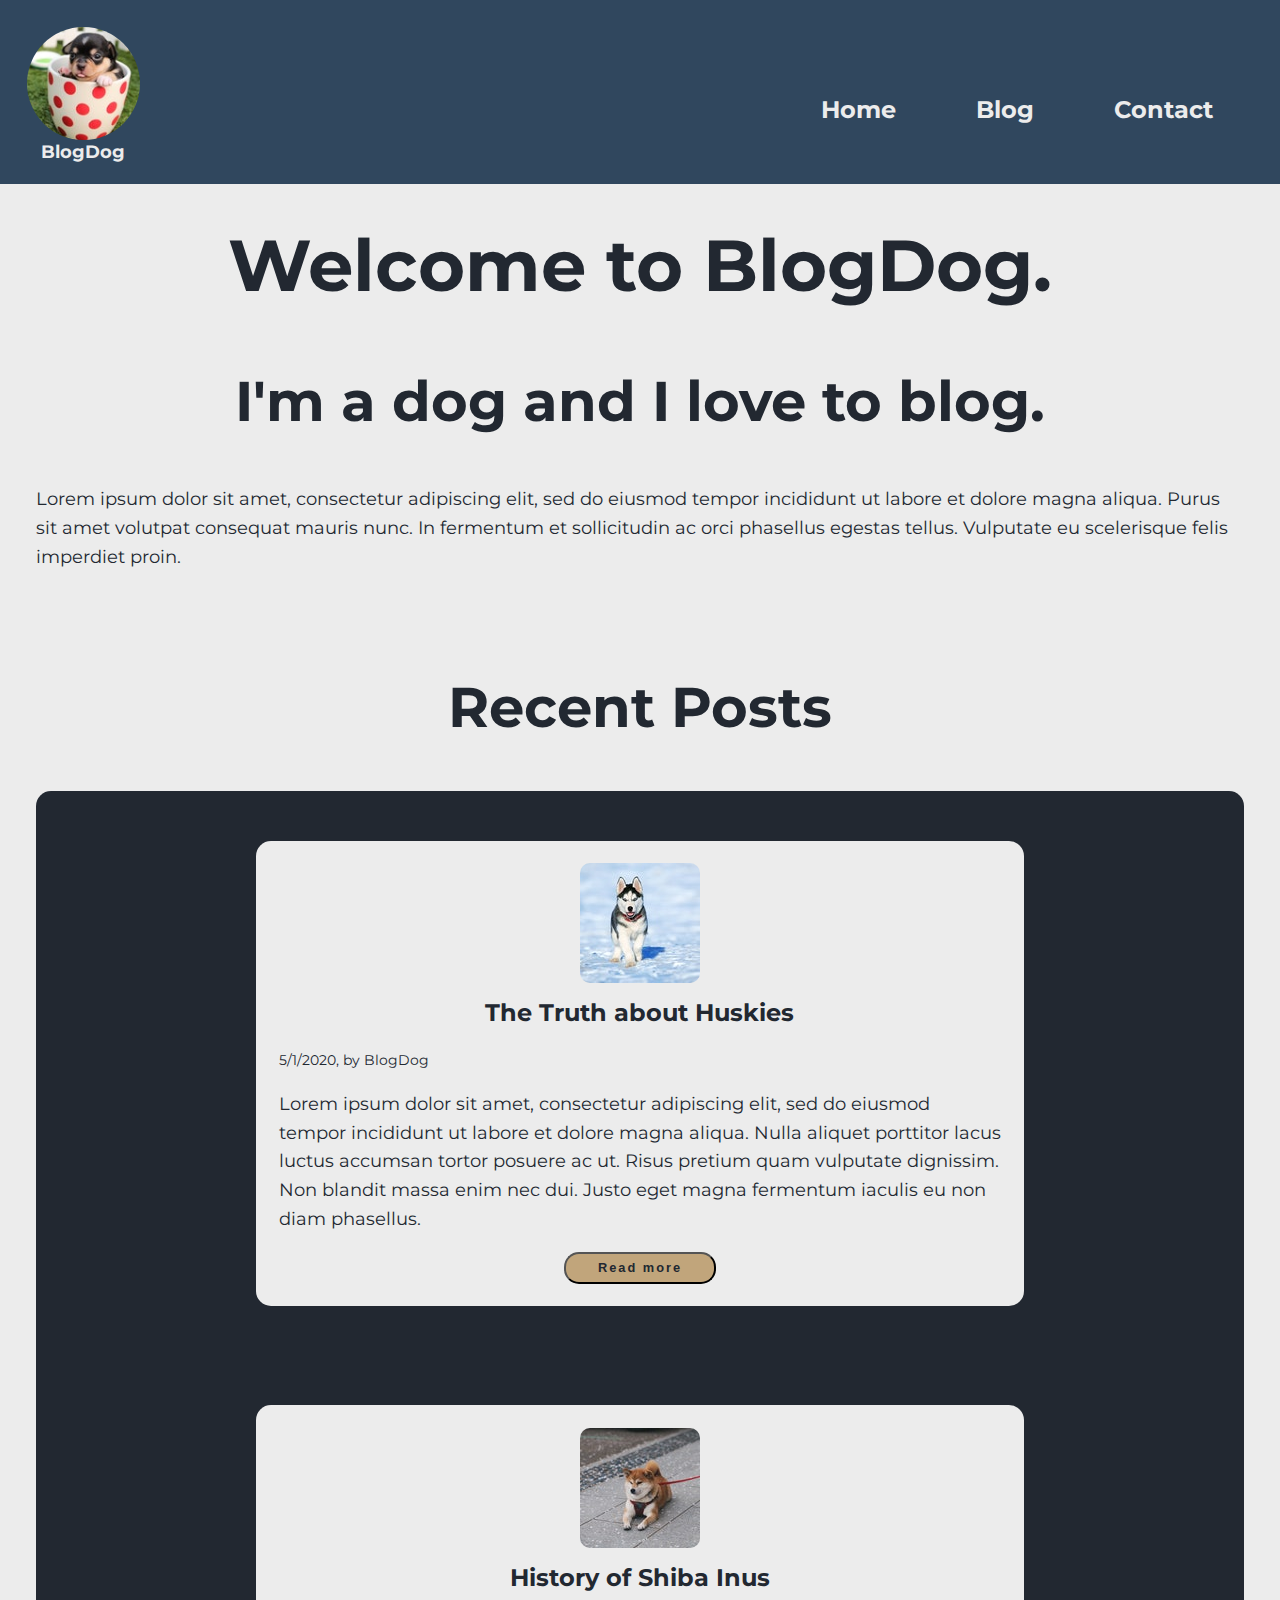
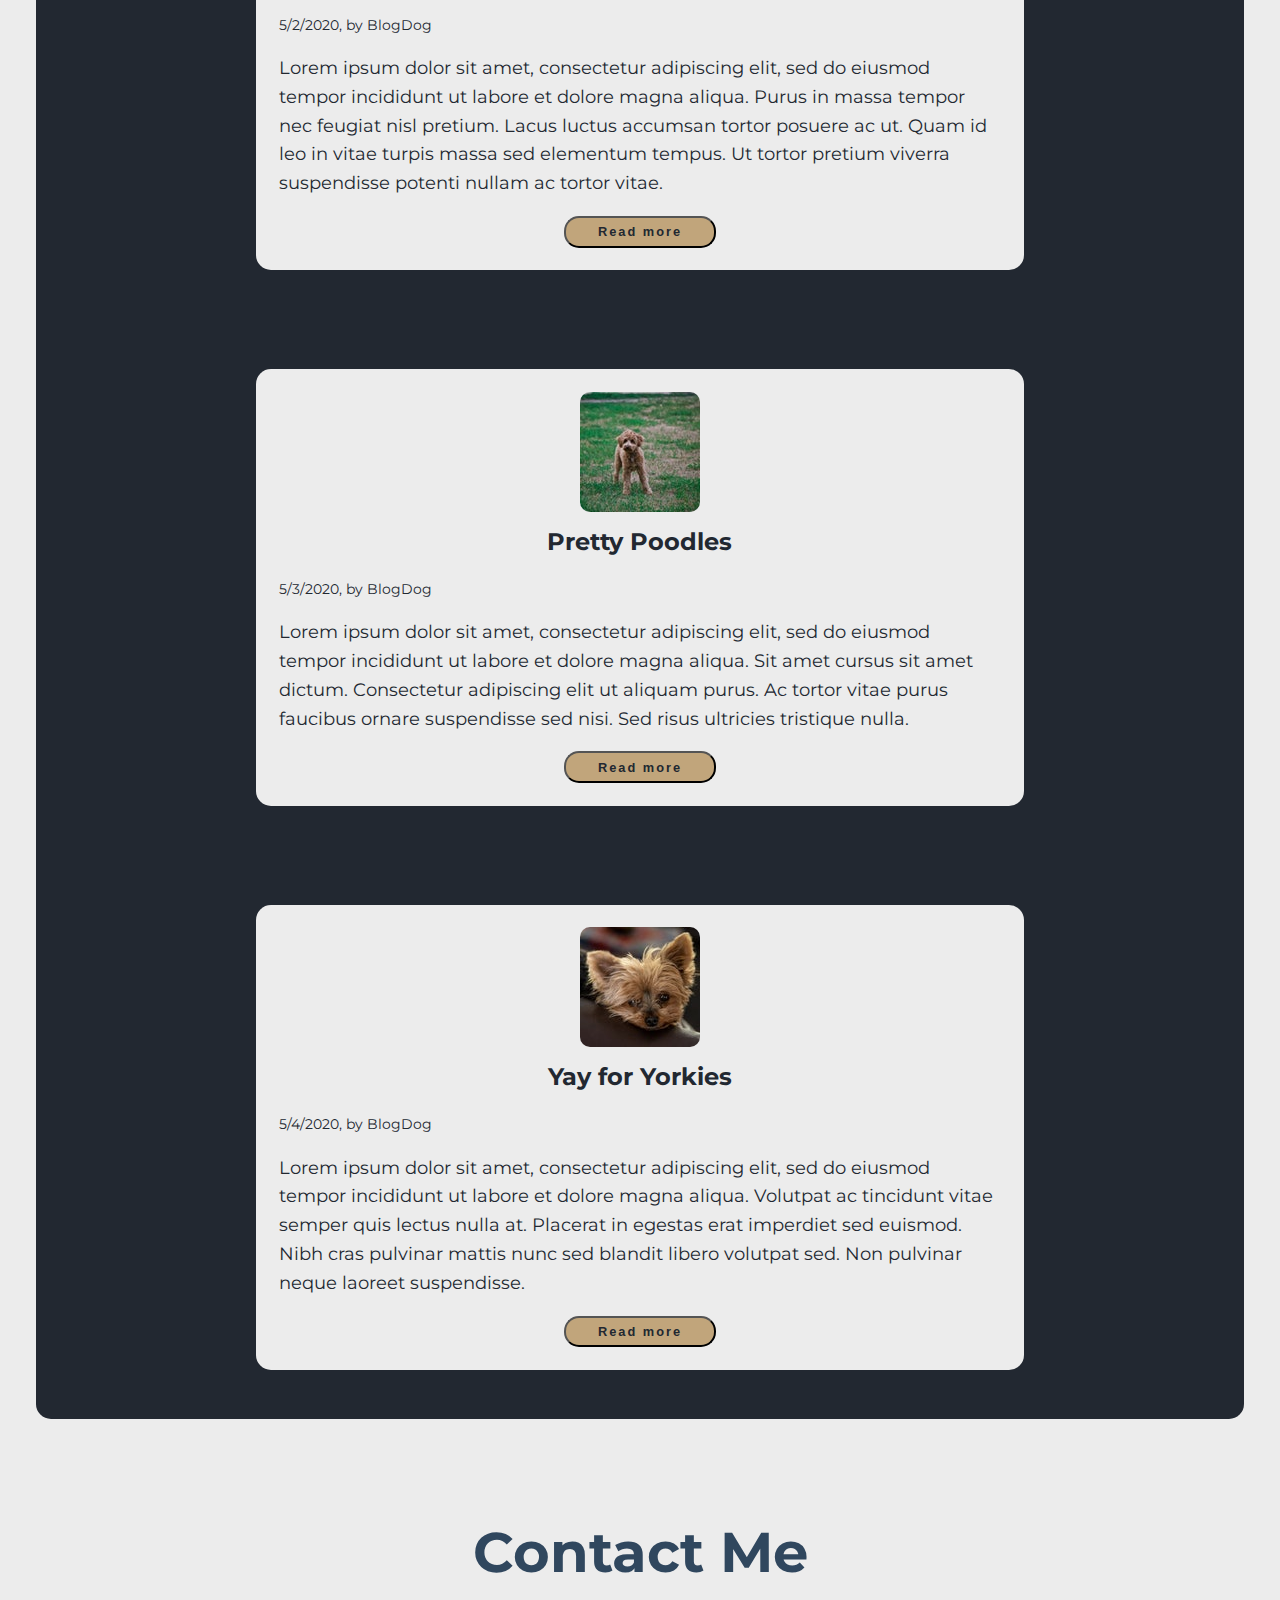
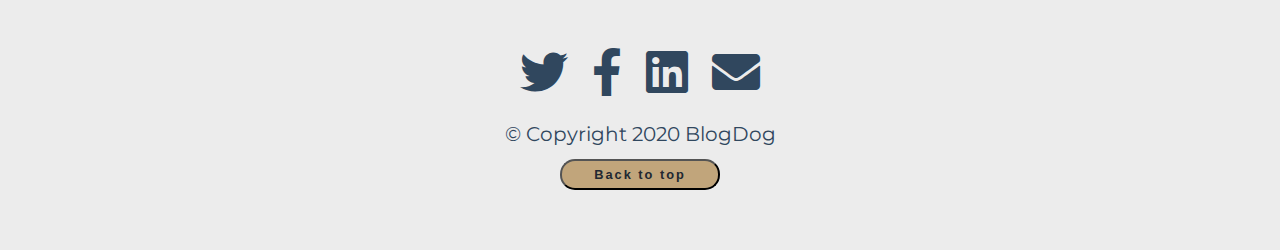
==== index.html @ 11294856 "Type: Updated README.md, Added assets and HTML/CSS files for homepage" ====
<!DOCTYPE html>
<html lang="en">

  <head>
    <meta charset="utf-8">
    <meta name="viewport" content="width=device-width, initial-scale=1.0">
    <title>BlogDog | Home</title>
    <!-- Favicon -->
    <link rel="icon" href="assets/icons/favicon.ico">

    <!-- Import master stylesheet -->
    <link rel="stylesheet" href="css/styles.css">

    <!-- Import fonts -->
    <link rel="stylesheet" href="https://fonts.googleapis.com/css2?family=Montserrat:wght@400;700&family=Playfair+Display:wght@400;900&display=swap">

    <!-- Import Font Awesome Icons -->
    <link rel="stylesheet" href="https://cdnjs.cloudflare.com/ajax/libs/font-awesome/5.12.1/css/all.min.css">
  </head>

  <body>
    <!-- Header and Nav Bar Section -->
    <header id="home">
      <div class="logo">
        <img src="assets/images/dog-logo.jpg" class="logo__img" alt="Image of dog inside of a polka dotted cup as a Logo for blog website">
        <p class="logo__copy">BlogDog</p>
      </div>
      <nav class="nav">
        <ul class="nav__list">
          <li class="nav__item">
            <a href="#home" class="nav__link">Home</a>
          </li>
          <li class="nav__item">
            <a href="#blogs" class="nav__link">Blog</a>
          </li>
          <li class="nav__item">
            <a href="#footer" class="nav__link">Contact</a>
          </li>
        </ul>
      </nav>
    </header>

    <!-- Introduction Section -->
    <section class="introduction">
      <h1>Welcome to BlogDog.</h1>
        <h2>I'm a dog and I love to blog.</h2>
        <p>Lorem ipsum dolor sit amet, consectetur adipiscing elit, sed do eiusmod tempor incididunt ut labore et dolore magna aliqua. Purus sit amet volutpat consequat mauris nunc. In fermentum et sollicitudin ac orci phasellus egestas tellus. Vulputate eu scelerisque felis imperdiet proin.</p>

    </section>

    <!-- Blog Card Section -->
    <section class="blog-section" id="blogs">
      <h2>Recent Posts</h2>
      <div class="blog-posts">
        <article class="blog-posts__content">
          <a href="blog-post.html" class="blog-posts__content-link">
            <img src="assets/images/husky-thumb.jpg" class="blog-posts__content-thumbnail" alt="Thumbnail image of a Husky">
            <h3 class="blog-posts__content-title">The Truth about Huskies</h3>
              <small class="blog-posts__content-time">5/1/2020, by BlogDog</small>
              <p class="blog-posts__content-summary">Lorem ipsum dolor sit amet, consectetur adipiscing elit, sed do eiusmod tempor incididunt ut labore et dolore magna aliqua. Nulla aliquet porttitor lacus luctus accumsan tortor posuere ac ut. Risus pretium quam vulputate dignissim. Non blandit massa enim nec dui. Justo eget magna fermentum iaculis eu non diam phasellus.</p>

              <button type="button" class="blog-posts__content-btn">Read more</button>
          </a>
        </article>
        <article class="blog-posts__content">
          <a href="blog-post.html" class="blog-posts__content-link">
            <img src="assets/images/shiba-thumb.jpg" class="blog-posts__content-thumbnail" alt="Thumbnail image of a Shiba Inu">
            <h3 class="blog-posts__content-title">History of Shiba Inus</h3>
              <small class="blog-posts__content-time">5/2/2020, by BlogDog</small>
              <p class="blog-posts__content-summary">Lorem ipsum dolor sit amet, consectetur adipiscing elit, sed do eiusmod tempor incididunt ut labore et dolore magna aliqua. Purus in massa tempor nec feugiat nisl pretium. Lacus luctus accumsan tortor posuere ac ut. Quam id leo in vitae turpis massa sed elementum tempus. Ut tortor pretium viverra suspendisse potenti nullam ac tortor vitae.</p>
              <button type="button" class="blog-posts__content-btn">Read more</button>
          </a>
        </article>
        <article class="blog-posts__content">
          <a href="blog-post.html" class="blog-posts__content-link">
            <img src="assets/images/poodle-thumb.jpg" class="blog-posts__content-thumbnail" alt="Thumbnail image of a Mini-Poodle">
            <h3 class="blog-posts__content-title">Pretty Poodles</h3>
              <small class="blog-posts__content-time">5/3/2020, by BlogDog</small>
              <p class="blog-posts__content-summary">Lorem ipsum dolor sit amet, consectetur adipiscing elit, sed do eiusmod tempor incididunt ut labore et dolore magna aliqua. Sit amet cursus sit amet dictum. Consectetur adipiscing elit ut aliquam purus. Ac tortor vitae purus faucibus ornare suspendisse sed nisi. Sed risus ultricies tristique nulla.</p>
              <button type="button" class="blog-posts__content-btn">Read more</button>
          </a>
        </article>
        <article class="blog-posts__content">
          <a href="blog-post.html" class="blog-posts__content-link">
            <img src="assets/images/yorkie-thumb.jpg" class="blog-posts__content-thumbnail" alt="Thumbnail image of a Yorkshire Terrier">
            <h3 class="blog-posts__content-title">Yay for Yorkies</h3>
              <small class="blog-posts__content-time">5/4/2020, by BlogDog</small>
              <p class="blog-posts__content-summary"> Lorem ipsum dolor sit amet, consectetur adipiscing elit, sed do eiusmod tempor incididunt ut labore et dolore magna aliqua. Volutpat ac tincidunt vitae semper quis lectus nulla at. Placerat in egestas erat imperdiet sed euismod. Nibh cras pulvinar mattis nunc sed blandit libero volutpat sed. Non pulvinar neque laoreet suspendisse.</p>
              <button type="button" class="blog-posts__content-btn">Read more</button>
          </a>
        </article>
      </div>
    </section>

    <!-- Footer -->
    <footer class="footer-section" id="footer">
      <h2>Contact Me</h2>
      <div class="footer-section__items">
        <ul class="footer-section__social-list">
          <li class="footer-section__social-item">
            <a class="footer-section__social-link" href="https://twitter.com" target="_blank" rel="noopener">
              <span class="fab fa-twitter fa-2x social-icon"></span>
            </a>
          </li>
          <li class="footer-section__social-item">
            <a class="footer-section__social-link" href="https://www.facebook.com/" target="_blank" rel="noopener">
              <span class="fab fa-facebook-f fa-2x social-icon"></span>
            </a>
          </li>
          <li class="footer-section__social-item">
            <a class="footer-section__social-link" href="https://www.linkedin.com/" target="_blank" rel="noopener">
              <span class="fab fa-linkedin fa-2x social-icon"></span>
            </a>
          </li>
          <li class="footer-section__social-item">
            <a class="footer-section__social-link" href="mailto:test@example123abc.com" target="_blank" rel="noopener">
              <span class="fas fa-envelope fa-2x social-icon"></span>
            </a>
          </li>
        </ul>
        <small class="copyright">© Copyright 2020 BlogDog</small>
      </div>
      <a href="#home" class="footer-section__top-link">
        <button class="footer-section__top-btn">Back to top</button>
      </a>
    </footer>

  </body>

</html>
---- css/styles.css ----
@import url(header.css);
@import url(blogs.css);
@import url(footer.css);

*,
*::before,
*::after {
  box-sizing: border-box;
}


/* Custom Properties */
:root {
  --ff-title: 'Playfair Display', serif;
  --ff-body: 'Montserrat', sans-serif;
  --fw-reg: 400;
  --fw-bold-title: 900;
  --fw-bold-body: 700;

  --fs-h1: 3rem;
  --fs-h2: 2.25rem;
  --fs-h3: 1.25rem;
  --fs-body: 1rem;

  --clr-light: #ececec;
  --clr-dark: #222831;
  --clr-accent: #c1a57b;
  --clr-shade: #30475e;
}


@media (min-width: 600px) {
  :root {
    --fs-h1: 4.5rem;
    --fs-h2: 3.50rem;
    --fs-h3: 1.5rem;
    --fs-body: 1.125rem;
  }
}


/* General Styles */
html {
  scroll-behavior: smooth;
}


body {
  background-color: var(--clr-light);
  color: var(--clr-dark);
  font-family: var(--ff-body);
  font-size: var(--fs-body);
  line-height: 1.6;
  margin: 0;
}


section {
  padding: 2.5em 2em;
}


img {
  max-width: 100%;
}


strong {
  font-weight: var(--fw-bold-body);
}


/* Buttons */
.blog-posts__content-btn,
.footer-section__top-btn {
  background-color: var(--clr-accent);
  border-radius: 15px;
  color: var(--clr-dark);
  cursor: pointer;
  display: inline-block;
  font-size: 0.8rem;
  font-weight: var(--fw-bold-body);
  letter-spacing: 2px;
  padding: 0.5em 2.5em;
  text-decoration: none;
  transition: transform 200ms ease-in-out;
}


.blog-posts__content-btn:hover,
.footer-section__top-btn:hover {
  border: 2px solid var(--clr-shade);
  color: var(--clr-shade);
  transform: scale(1.1);
}


/* Typography */
h1,
h2,
h3 {
  line-height: 1;
  margin: 0 auto 1em;
  text-align: center;
}


h1 {
  font-size: var(--fs-h1);
}


h2 {
  font-size: var(--fs-h2);
}


h3 {
  font-size: var(--fs-h3);
}
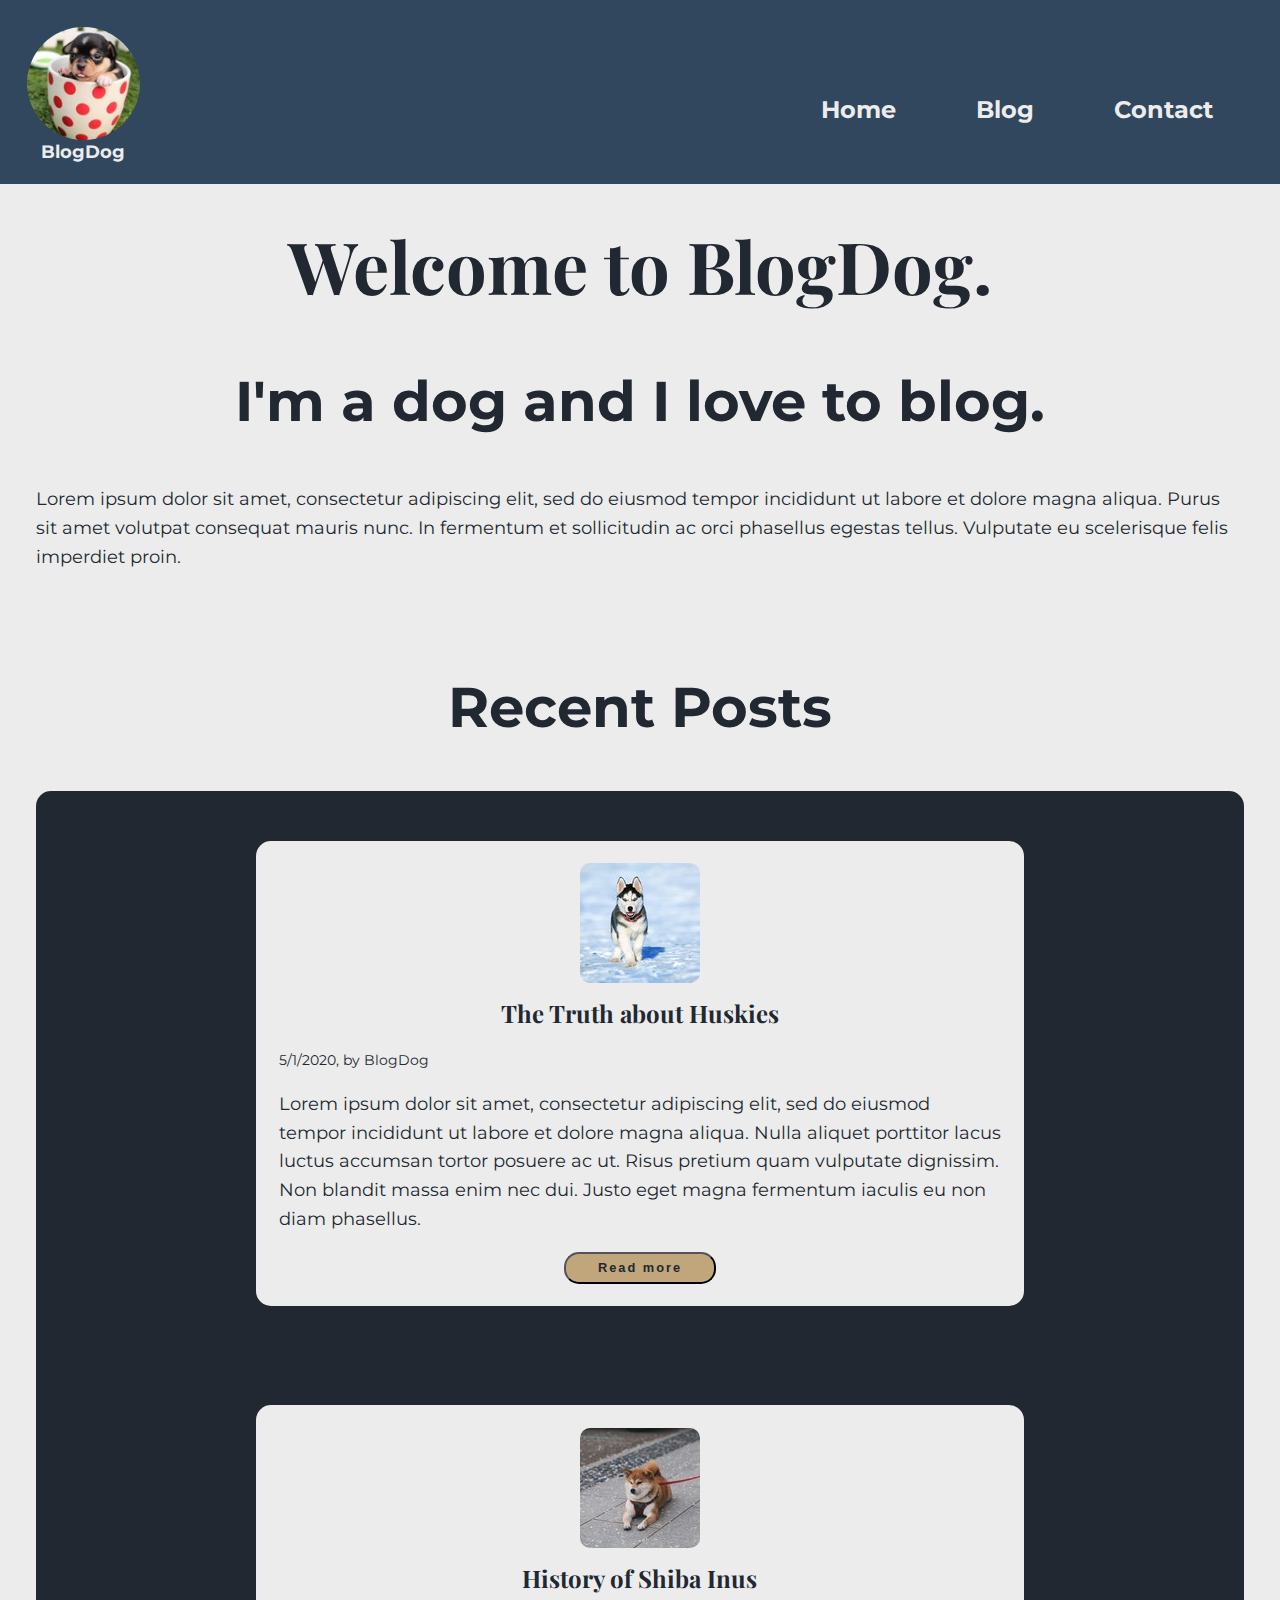
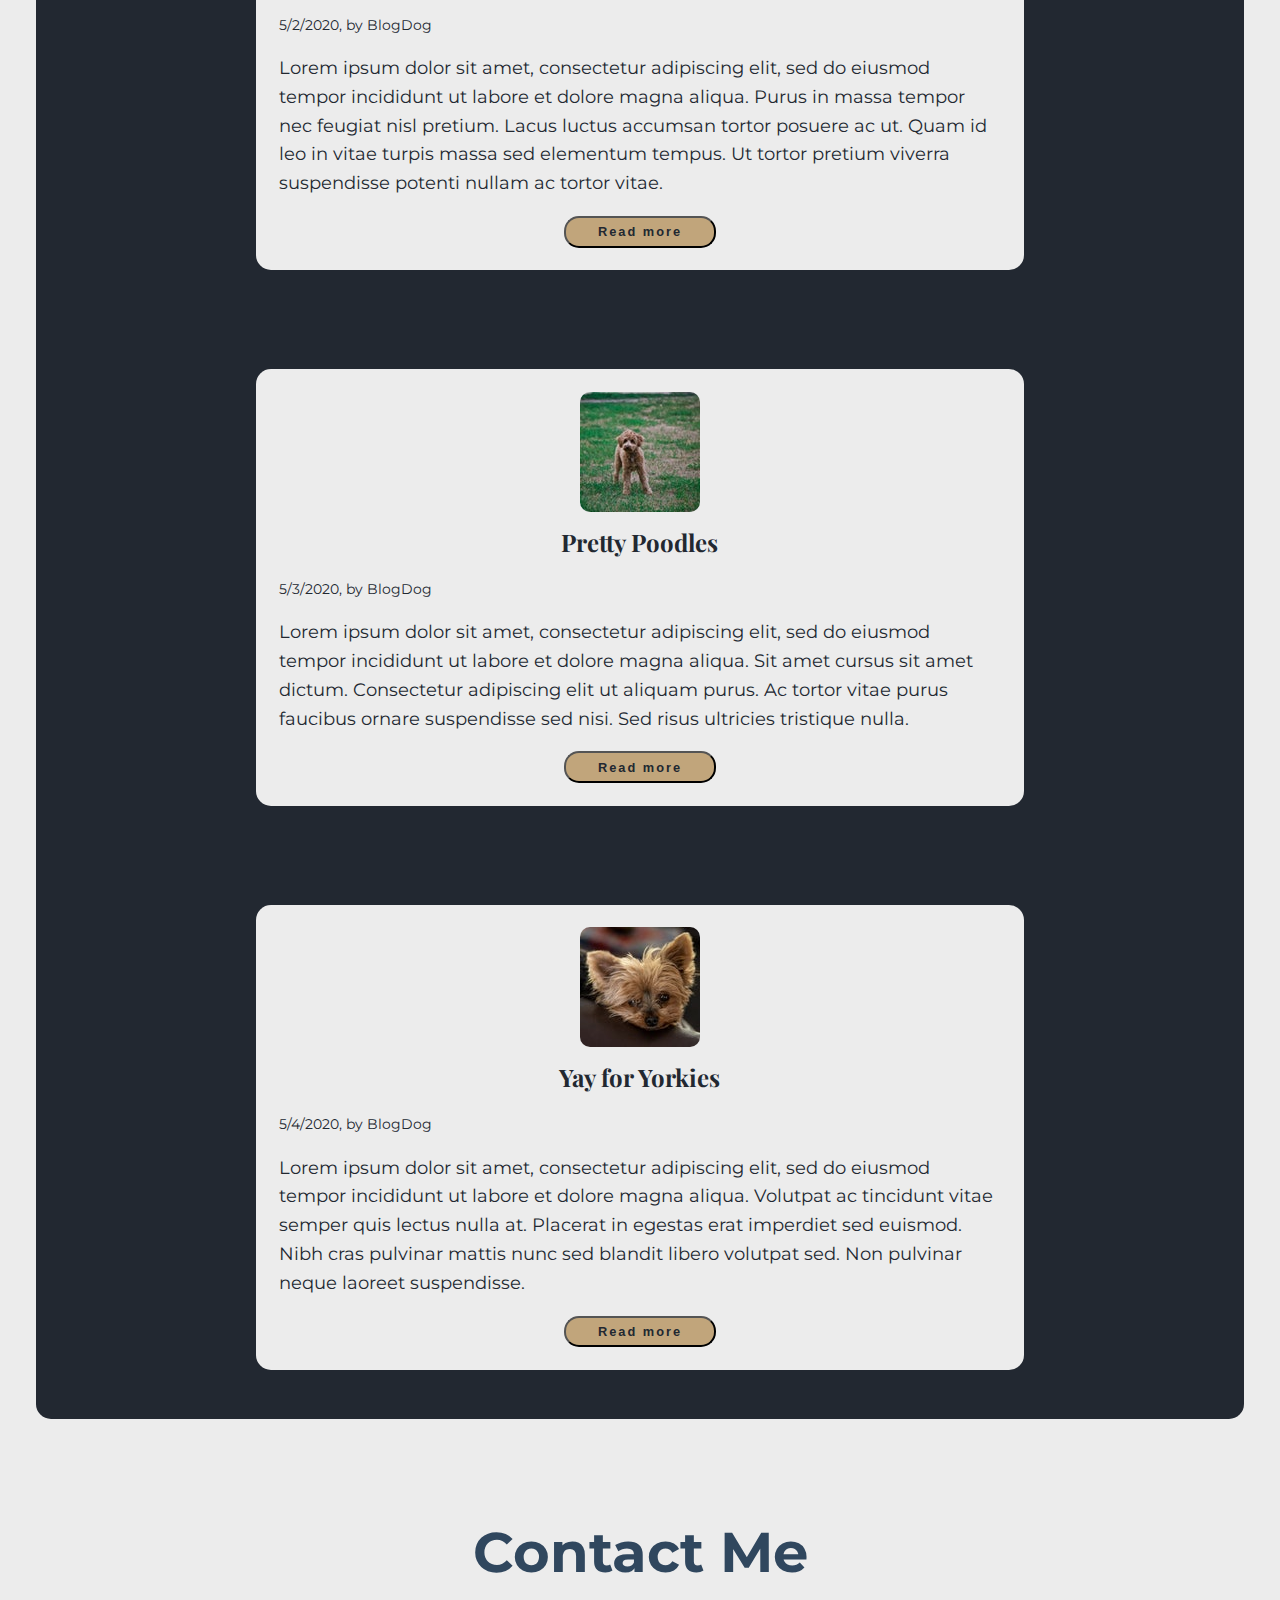
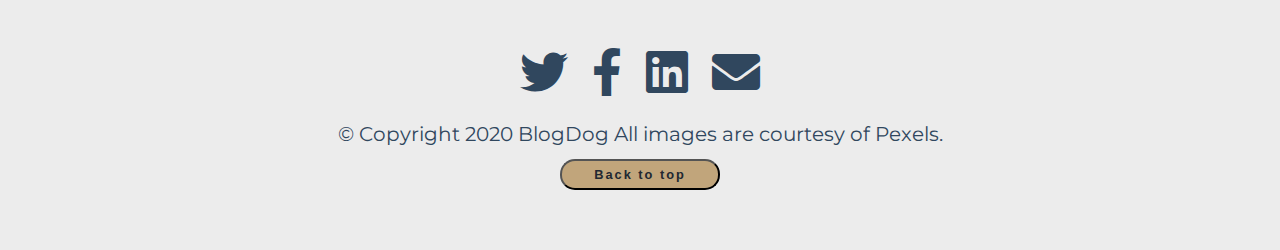
==== commit 246c5f8c: "Final Update to Website before submission. Added blog posts and updated HTML and CSS files to reflec" ====
--- a/index.html
+++ b/index.html
@@ -45,7 +45,6 @@
       <h1>Welcome to BlogDog.</h1>
         <h2>I'm a dog and I love to blog.</h2>
         <p>Lorem ipsum dolor sit amet, consectetur adipiscing elit, sed do eiusmod tempor incididunt ut labore et dolore magna aliqua. Purus sit amet volutpat consequat mauris nunc. In fermentum et sollicitudin ac orci phasellus egestas tellus. Vulputate eu scelerisque felis imperdiet proin.</p>
-
     </section>
 
     <!-- Blog Card Section -->
@@ -53,17 +52,16 @@
       <h2>Recent Posts</h2>
       <div class="blog-posts">
         <article class="blog-posts__content">
-          <a href="blog-post.html" class="blog-posts__content-link">
+          <a href="blog-husky.html" class="blog-posts__content-link">
             <img src="assets/images/husky-thumb.jpg" class="blog-posts__content-thumbnail" alt="Thumbnail image of a Husky">
             <h3 class="blog-posts__content-title">The Truth about Huskies</h3>
               <small class="blog-posts__content-time">5/1/2020, by BlogDog</small>
               <p class="blog-posts__content-summary">Lorem ipsum dolor sit amet, consectetur adipiscing elit, sed do eiusmod tempor incididunt ut labore et dolore magna aliqua. Nulla aliquet porttitor lacus luctus accumsan tortor posuere ac ut. Risus pretium quam vulputate dignissim. Non blandit massa enim nec dui. Justo eget magna fermentum iaculis eu non diam phasellus.</p>
-
               <button type="button" class="blog-posts__content-btn">Read more</button>
           </a>
         </article>
         <article class="blog-posts__content">
-          <a href="blog-post.html" class="blog-posts__content-link">
+          <a href="blog-shiba-inu.html" class="blog-posts__content-link">
             <img src="assets/images/shiba-thumb.jpg" class="blog-posts__content-thumbnail" alt="Thumbnail image of a Shiba Inu">
             <h3 class="blog-posts__content-title">History of Shiba Inus</h3>
               <small class="blog-posts__content-time">5/2/2020, by BlogDog</small>
@@ -94,7 +92,7 @@
 
     <!-- Footer -->
     <footer class="footer-section" id="footer">
-      <h2>Contact Me</h2>
+      <h2 class="footer-section__contact">Contact Me</h2>
       <div class="footer-section__items">
         <ul class="footer-section__social-list">
           <li class="footer-section__social-item">
@@ -118,7 +116,7 @@
             </a>
           </li>
         </ul>
-        <small class="copyright">© Copyright 2020 BlogDog</small>
+        <small class="copyright">© Copyright 2020 BlogDog All images are courtesy of <a class="footer-section__copyright" href="https://www.pexels.com/" target="_blank" rel="noopener">Pexels</a>.</small>
       </div>
       <a href="#home" class="footer-section__top-link">
         <button class="footer-section__top-btn">Back to top</button>
--- a/css/styles.css
+++ b/css/styles.css
@@ -1,6 +1,7 @@
 @import url(header.css);
 @import url(blogs.css);
 @import url(footer.css);
+@import url(blog-post.css);
 
 *,
 *::before,
@@ -72,7 +73,8 @@
 
 /* Buttons */
 .blog-posts__content-btn,
-.footer-section__top-btn {
+.footer-section__top-btn,
+.blog__sidebar-btn {
   background-color: var(--clr-accent);
   border-radius: 15px;
   color: var(--clr-dark);
@@ -88,7 +90,8 @@
 
 
 .blog-posts__content-btn:hover,
-.footer-section__top-btn:hover {
+.footer-section__top-btn:hover,
+.blog__sidebar-btn:hover {
   border: 2px solid var(--clr-shade);
   color: var(--clr-shade);
   transform: scale(1.1);
@@ -106,6 +109,7 @@
 
 
 h1 {
+  font-family: var(--ff-title);
   font-size: var(--fs-h1);
 }
 
